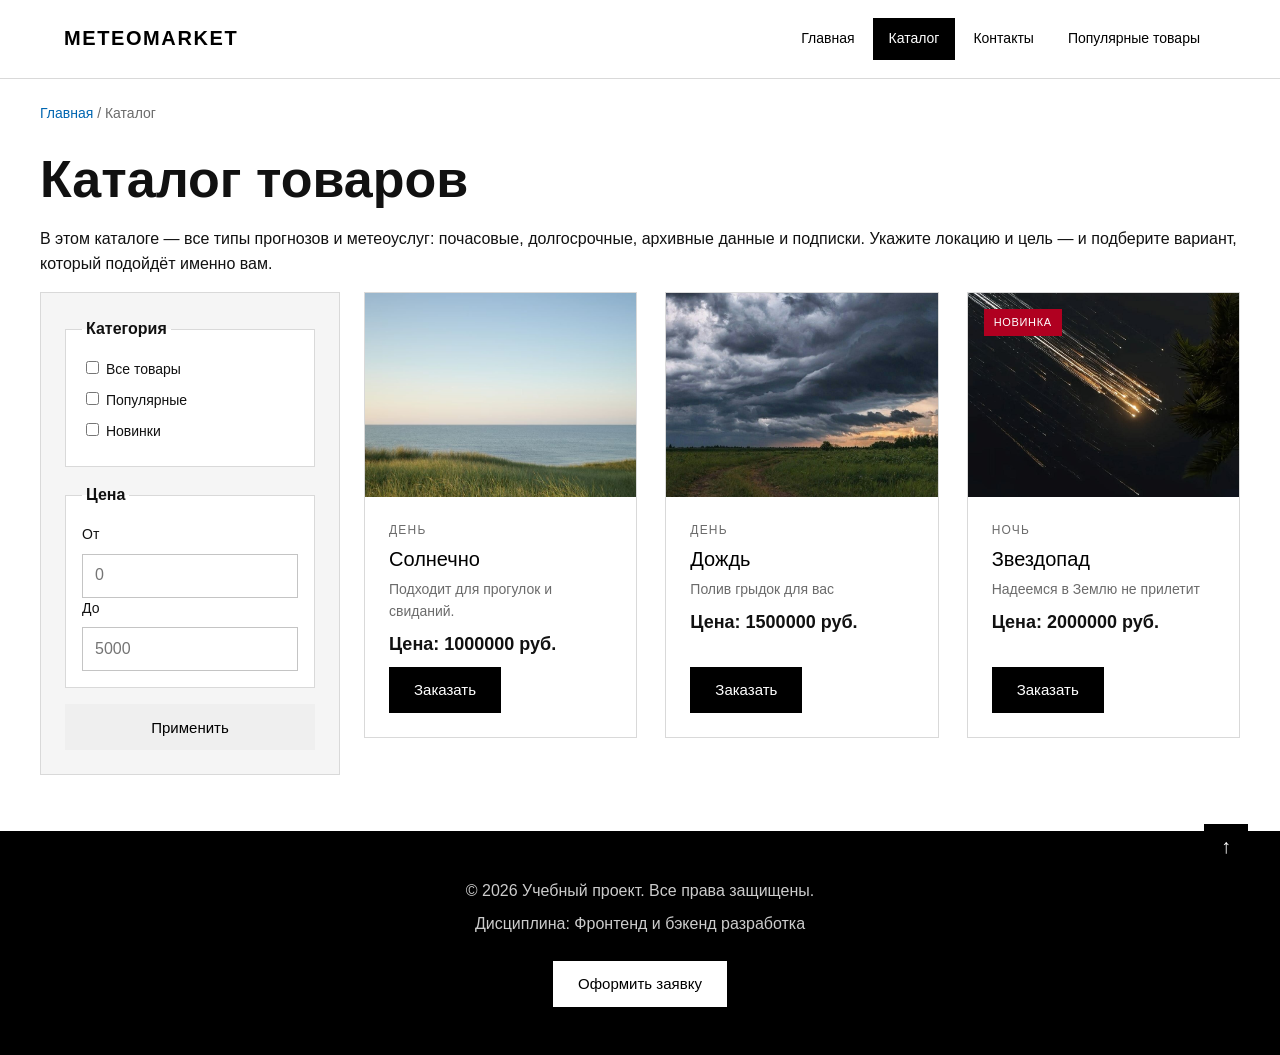
==== catalog.html @ ab168c7c "fix" ====
<!DOCTYPE html>
<html lang="ru">
<head>
  <meta charset="UTF-8">
  <meta name="viewport" content="width=device-width, initial-scale=1.0">
  <meta name="description" content="Каталог товаров учебного интернет-магазина.">
  <title>Каталог товаров — Интернет-магазин погоды</title>

  <meta property="og:type" content="website">
  <meta property="og:title" content="Учебный интернет-магазин">
  <meta property="og:description" content="Учебный frontend-проект интернет-магазина.">
  <meta property="og:image" content="https://username.github.io/kr1-html-css-shop/images/preview.jpg">

  <link rel="stylesheet" href="css/style.css">
  <link rel="stylesheet" href="css/responsive.css">
  <script src="js/main.js" defer></script>
</head>
<body>
  <a class="skip-link" href="#main">Перейти к основному содержимому</a>

  <header class="site-header site-header--solid">
    <div class="site-header__inner">
      <a class="site-header__logo" href="index.html">MeteoMarket</a>

      <nav class="site-nav" aria-label="Основная навигация">
        <ul class="site-nav__list">
          <li class="site-nav__item">
            <a class="site-nav__link" href="index.html">
              Главная
            </a>
          </li>
          <li class="site-nav__item">
            <a class="site-nav__link site-nav__link--active" href="catalog.html">Каталог</a>
          </li>
          <li class="site-nav__item">
            <a class="site-nav__link" href="contacts.html">Контакты</a>
          </li>
          <li class="site-nav__item">
            <a class="site-nav__link" href="index.html#popular">
              Популярные товары
            </a>
          </li>
        </ul>
      </nav>
    </div>
  </header>

  <main id="main" class="main">
    <nav class="breadcrumbs" aria-label="Хлебные крошки">
      <a class="breadcrumbs__link" href="index.html">Главная</a>
      <span class="breadcrumbs__current">Каталог</span>
    </nav>

    <section class="section">
      <h1>Каталог товаров</h1>
      <p>
        В этом каталоге — все типы прогнозов и метеоуслуг: 
        почасовые, долгосрочные, архивные данные и подписки. 
        Укажите локацию и цель — и подберите вариант, который подойдёт именно вам.
      </p>
    </section>

    <section class="catalog-layout">
      <!-- Фильтр справа -->
      <aside class="catalog-filters">
        <form class="filters-form" action="#" method="get">
          <fieldset>
            <legend>Категория</legend>

            <label>
              <input type="checkbox" name="category" value="all">
              Все товары
            </label>

            <label>
              <input type="checkbox" name="category" value="popular">
              Популярные
            </label>

            <label>
              <input type="checkbox" name="category" value="new">
              Новинки
            </label>
          </fieldset>

          <fieldset>
            <legend>Цена</legend>

            <label for="price-from">От</label>
            <input id="price-from" name="price-from" type="number" min="0" placeholder="0">

            <label for="price-to">До</label>
            <input id="price-to" name="price-to" type="number" min="0" placeholder="5000">
          </fieldset>

          <button class="button" type="submit">Применить</button>
        </form>
      </aside>

      <!-- Товары слева -->
      <section class="catalog-products">
          <div class="products-grid">
            <!-- Карточка 1 -->
            <article class="product-card bmw-card">
              <a class="bmw-card__media" href="product1.html" aria-label="Товар 1 — подробнее">
                <img
                  src="images/product-1.jpg"
                  sizes="(max-width: 639px) 100vw,
                        (max-width: 1023px) 50vw,
                        33vw"
                  alt="Товар 1"
                  width="640"
                  height="480"
                  loading="lazy"
                  class="product-card__image bmw-card__image"
                >
              </a>
              <div class="bmw-card__body">
                <p class="bmw-card__kicker">День</p>
                <h3 class="product-card__title bmw-card__title">
                  <a class="product-card__link bmw-card__link" href="product1.html">Солнечно</a>
                </h3>
                <p class="product-card__description">Подходит для прогулок и свиданий.</p>
                <p class="product-card__price">Цена: 1000000 руб.</p>
                <button class="button button--primary product-card__button" type="button" data-product="Товар 1">
                  Заказать
                </button>
              </div>
            </article>

            <!-- Карточка 2 -->
            <article class="product-card bmw-card">
              <a class="bmw-card__media" href="product2.html" aria-label="Товар 2 — подробнее">
                <img
                  src="images/product-2.jpg"
                  sizes="(max-width: 639px) 100vw,
                        (max-width: 1023px) 50vw,
                        33vw"
                  alt="Товар 2"
                  width="640"
                  height="480"
                  loading="lazy"
                  class="product-card__image bmw-card__image"
                >
              </a>
              <div class="bmw-card__body">
                <p class="bmw-card__kicker">День</p>
                <h3 class="product-card__title bmw-card__title">
                  <a class="product-card__link bmw-card__link" href="product2.html">Дождь</a>
                </h3>
                <p class="product-card__description">Полив грыдок для вас</p>
                <p class="product-card__price">Цена: 1500000 руб.</p>
                <button class="button button--primary product-card__button" type="button" data-product="Товар 2">
                  Заказать
                </button>
              </div>
            </article>

            <!-- Карточка 3 -->
            <article class="product-card bmw-card">
              <span class="product-card__badge">Новинка</span>
              <a class="bmw-card__media" href="product3.html" aria-label="Товар 3 — подробнее">
                <img
                  src="images/product-3.jpg"
                  sizes="(max-width: 639px) 100vw,
                        (max-width: 1023px) 50vw,
                        33vw"
                  alt="Товар 3"
                  width="640"
                  height="480"
                  loading="lazy"
                  class="product-card__image bmw-card__image"
                >
              </a>
              <div class="bmw-card__body">
                <p class="bmw-card__kicker">Ночь</p>
                <h3 class="product-card__title bmw-card__title">
                  <a class="product-card__link bmw-card__link" href="product3.html">Звездопад</a>
                </h3>
                <p class="product-card__description">Надеемся в Землю не прилетит</p>
                <p class="product-card__price">Цена: 2000000 руб.</p>
                <button class="button button--primary product-card__button" type="button" data-product="Товар 3">
                  Заказать
                </button>
              </div>
            </article>
          </div>
    </section>
  </main>

  <a class="to-top" href="#" aria-label="Наверх">↑</a>

  <footer class="site-footer">
    <p>&copy; 2026 Учебный проект. Все права защищены.</p>
    <p>Дисциплина: Фронтенд и бэкенд разработка</p>
    <a class="button button--primary" href="order.html">Оформить заявку</a>
  </footer>

  <!-- Модальное окно заявки -->
  <dialog class="order-dialog" id="order-dialog" aria-labelledby="order-dialog-title">
    <h2 class="order-dialog__title" id="order-dialog-title">Оформление заявки</h2>

    <form class="order-form" id="order-form" action="#" method="post" novalidate>
      <input id="selected-product" name="selected-product" type="hidden">

      <div class="order-form__field">
        <label class="order-form__label" for="order-name">Имя</label>
        <input class="order-form__input" id="order-name" name="name" type="text"
               placeholder="Введите ваше имя" minlength="2" autocomplete="given-name" required>
      </div>

      <div class="order-form__field">
        <label class="order-form__label" for="order-email">E-mail</label>
        <input class="order-form__input" id="order-email" name="email" type="email"
               placeholder="example@mail.ru" autocomplete="email" required>
      </div>

      <div class="order-form__field">
        <label class="order-form__label" for="order-phone">Телефон</label>
        <input class="order-form__input" id="order-phone" name="phone" type="tel"
               inputmode="tel" placeholder="+7 (900) 000-00-00"
               pattern="^\+7 \(\d{3}\) \d{3}-\d{2}-\d{2}$" required>
        <small class="order-form__hint">Формат: +7 (900) 000-00-00</small>
      </div>

      <div class="order-form__field">
        <label class="order-form__label" for="order-date">Дата связи</label>
        <input class="order-form__input" id="order-date" name="date" type="date">
      </div>

      <div class="order-form__field">
        <label class="order-form__label" for="order-topic">Тема заявки</label>
        <select class="order-form__input" id="order-topic" name="topic" required>
          <option value="">Выберите тему</option>
          <option value="product">Заказ товара</option>
          <option value="consultation">Консультация</option>
          <option value="delivery">Доставка</option>
        </select>
      </div>

      <div class="order-form__field">
        <label class="order-form__label" for="order-comment">Комментарий</label>
        <textarea class="order-form__input" id="order-comment" name="comment" rows="4"
                  placeholder="Укажите дополнительную информацию"></textarea>
      </div>

      <div class="order-form__field order-form__field--checkbox">
        <label class="order-form__label">
          <input class="order-form__checkbox" id="order-agreement" name="agreement" type="checkbox" required>
          Я согласен на обработку данных
        </label>
      </div>

      <div class="order-form__actions">
        <button class="button button--secondary" type="button" id="close-order-dialog">Закрыть</button>
        <button class="button button--primary" type="submit">Отправить заявку</button>
      </div>
    </form>
  </dialog>

  <p class="success-message" id="success-message" hidden>Форма успешно отправлена!</p>
</body>
</html>
---- css/style.css ----
/* ============================================================
   Учебный интернет-магазин — стиль в духе BMW
   Только CSS. Никакого нового JS.
   ============================================================ */

html {
  scroll-behavior: smooth;
}

/* ---------- 1. Переменные ---------- */
:root {
  --color-bg: #ffffff;
  --color-bg-dark: #000000;
  --color-surface: #f5f5f5;
  --color-surface-header: #ffffff;
  --color-surface-accent: #eef1f5;

  --color-text: #111111;
  --color-text-inverse: #ffffff;
  --color-muted: #6b6b6b;

  --color-primary: #0066b1;
  --color-primary-dark: #004a80;
  --color-border: #d9d9d9;
  --color-border-input: #c4c4c4;
  --color-danger: #b00020;
  --color-success: #168a2f;
  --color-success-bg: #eefaf0;
  --color-white: #ffffff;

  --space-xs: 4px;
  --space-sm: 8px;
  --space-md: 16px;
  --space-lg: 24px;
  --space-xl: 32px;
  --space-2xl: 56px;

  --radius-sm: 2px;      /* прямые углы */
  --radius-md: 2px;
  --radius-lg: 2px;

  --container-width: 1200px;

  --font-base: "Helvetica Neue", Arial, sans-serif;
}

/* ---------- 2. База ---------- */
*,
*::before,
*::after {
  box-sizing: border-box;
}

body {
  margin: 0;
  font-family: var(--font-base);
  line-height: 1.55;
  color: var(--color-text);
  background-color: var(--color-bg);
  -webkit-font-smoothing: antialiased;
}

img {
  max-width: 100%;
  height: auto;
}

a {
  color: var(--color-primary);
  text-decoration: none;
}

a:hover {
  color: var(--color-primary-dark);
}

/* Заголовки: без отрицательного letter-spacing, вес 600 вместо 700/800 */
h1, h2, h3 {
  font-weight: 600;
  line-height: 1.2;
  letter-spacing: 0;
  margin: 0 0 var(--space-md);
}

h1 { font-size: clamp(30px, 5vw, 52px); }
h2 { font-size: clamp(24px, 3.5vw, 38px); }
h3 { font-size: 20px; font-weight: 500; }

p { margin: 0 0 var(--space-md); }

:focus-visible {
  outline: 2px solid var(--color-primary);
  outline-offset: 3px;
}

/* ---------- 3. Skip-link ---------- */
.skip-link {
  position: absolute;
  left: 16px;
  top: -100px;
  z-index: 1000;
  padding: 8px 14px;
  color: var(--color-white);
  background-color: #111;
  border-radius: var(--radius-sm);
}

.skip-link:focus,
.skip-link:focus-visible {
  top: 16px;
}

/* ---------- 4. Контейнеры ---------- */
.container,
.section {
  width: min(100% - 32px, var(--container-width));
  margin-inline: auto;
}

.main {
  width: 100%;
  margin-inline: 0;
}

/* ---------- 5. Кнопки: прямые углы ---------- */
.button {
  display: inline-flex;
  align-items: center;
  justify-content: center;
  min-height: 46px;
  padding: 0 24px;
  border: 1px solid transparent;
  border-radius: 0;              /* квадратные */
  font: inherit;
  font-weight: 500;
  font-size: 15px;
  letter-spacing: 0;
  text-decoration: none;
  cursor: pointer;
  transition: background-color 0.2s ease, color 0.2s ease,
              border-color 0.2s ease;
}

.button--primary {
  color: #fff;
  background-color: #000;
  border-color: #000;
}

.button--primary:hover {
  color: #000;
  background-color: #fff;
  border-color: #000;
}

.button--secondary {
  color: #000;
  background-color: transparent;
  border-color: #000;
}

.button--secondary:hover {
  color: #fff;
  background-color: #000;
}

.button:disabled,
.button--disabled {
  opacity: 0.5;
  cursor: not-allowed;
}

/* ---------- 6. Шапка (прозрачная поверх hero) ---------- */
.site-header {
  position: absolute;   /* «лежит» поверх hero */
  top: 0;
  left: 0;
  right: 0;
  z-index: 100;
  background-color: transparent;
  border-bottom: none;
}

.site-header__inner {
  max-width: var(--container-width);
  margin: 0 auto;
  padding: 18px var(--space-lg);
  display: flex;
  align-items: center;
  justify-content: space-between;
  gap: var(--space-lg);
  flex-wrap: wrap;
}

.site-header__logo {
  font-size: 20px;
  font-weight: 600;             /* не 800 */
  letter-spacing: 0.08em;
  text-transform: uppercase;
  color: #fff;
}

.site-header__logo:hover {
  color: #fff;
  opacity: 0.8;
}

/* Навигация поверх тёмной картинки — белые ссылки */
.site-nav {
  display: flex;
  align-items: center;
  gap: var(--space-lg);
}

.site-nav__list {
  display: flex;
  flex-wrap: wrap;
  align-items: center;
  gap: 2px;
  padding: 0;
  margin: 0;
  list-style: none;
}

.site-nav__link {
  display: inline-block;
  padding: 10px 16px;
  font-size: 14px;
  font-weight: 500;
  color: #fff;
  border-radius: 0;
  transition: background-color 0.2s ease, color 0.2s ease;
}

.site-nav__link:hover {
  color: #fff;
  background-color: rgba(255, 255, 255, 0.15);
}

.site-nav__link--active {
  color: #fff;
  background-color: rgba(255, 255, 255, 0.22);
}

.site-nav__cta {
  min-height: 42px;
  padding: 0 22px;
  font-size: 14px;
  color: #fff;
  background-color: #000;
  border-color: #000;
}

.site-nav__cta:hover {
  color: #000;
  background-color: #fff;
  border-color: #fff;
}

/* Если страница без hero (например, каталог) — шапка не должна быть прозрачной.
   Добавьте на body класс .has-hero только на главной/страницах с hero.
   Без него шапка будет тёмной по умолчанию. */
.site-header--solid {
  position: sticky;
  background-color: #fff;
  border-bottom: 1px solid var(--color-border);
}

.site-header--solid .site-header__logo { color: #000; }
.site-header--solid .site-header__logo:hover { color: var(--color-primary); opacity: 1; }
.site-header--solid .site-nav__link { color: #000; }
.site-header--solid .site-nav__link:hover { color: #fff; background-color: #000; }
.site-header--solid .site-nav__link--active { color: #fff; background-color: #000; }

/* ---------- 7. Hero на весь экран ---------- */
.hero {
  position: relative;
  width: 100%;
  min-height: calc(100svh - 73px); /* 73px ≈ высота шапки, подгоните */
  margin: 0;
  padding: 48px 24px;
  display: flex;
  flex-direction: column;
  justify-content: flex-end;
  align-items: flex-start;
  color: #fff;
  background-color: #111;
  overflow: hidden;
}

.hero__image {
  position: absolute;
  inset: 0;
  width: 100%;
  height: 100%;
  object-fit: cover;
  z-index: 0;
}

.hero::after {
  content: "";
  position: absolute;
  inset: 0;
  background: linear-gradient(
    180deg,
    rgba(0, 0, 0, 0.35) 0%,
    rgba(0, 0, 0, 0.25) 40%,
    rgba(0, 0, 0, 0.7) 100%
  );
  z-index: 0;
}

.hero h1,
.hero p,
.hero .button {
  position: relative;
  z-index: 1;
  max-width: min(720px, 100%);
  margin-left: auto;
  margin-right: auto;
  width: min(100% - 32px, var(--container-width));
}

.hero h1 {
  font-weight: 500;               /* спокойный вес */
  font-size: clamp(32px, 5.5vw, 60px);
  text-shadow: 0 2px 20px rgba(0, 0, 0, 0.35);
}

.hero p {
  font-size: clamp(16px, 1.8vw, 19px);
  font-weight: 400;
  opacity: 0.92;
}

.hero .button--primary {
  background-color: #fff;
  color: #000;
  border-color: #fff;
  width: auto;
  margin-top: var(--space-md);
  margin-left: auto;
  margin-right: auto;
  /* чтобы кнопка не растягивалась на всю ширину: */
  display: inline-flex;
  max-width: max-content;
}

.hero .button--primary:hover {
  background-color: transparent;
  color: #fff;
  border-color: #fff;
}

/* ---------- 8. Блок «Выберите для себя» ---------- */
.bmw-choose {
  padding-block: clamp(40px, 6vw, 80px);
}

.bmw-choose__head {
  max-width: 760px;
  margin-bottom: clamp(24px, 4vw, 48px);
}

.bmw-choose__title {
  font-size: clamp(26px, 4vw, 44px);
  margin-bottom: var(--space-sm);
}

.bmw-choose__lead {
  font-size: clamp(16px, 1.8vw, 18px);
  font-weight: 400;
  color: var(--color-muted);
}

/* ---------- 9. Сетка и карточки ---------- */
.products-grid {
  display: grid;
  grid-template-columns: repeat(auto-fill, minmax(260px, 1fr));
  gap: clamp(16px, 2.5vw, 28px);
}

.bmw-card {
  position: relative;
  display: flex;
  flex-direction: column;
  background-color: #fff;
  border: 1px solid var(--color-border);
  border-radius: 0;              /* прямые углы */
  overflow: hidden;
  transition: box-shadow 0.25s ease, transform 0.25s ease;
}

.bmw-card:hover {
  transform: translateY(-3px);
  box-shadow: 0 14px 34px rgba(0, 0, 0, 0.12);
}

.bmw-card__media {
  display: block;
  aspect-ratio: 4 / 3;
  overflow: hidden;
  background-color: var(--color-surface);
}

.bmw-card__image {
  width: 100%;
  height: 100%;
  object-fit: cover;
  transition: transform 0.4s ease;
}

.bmw-card:hover .bmw-card__image {
  transform: scale(1.04);
}

.bmw-card__body {
  display: flex;
  flex-direction: column;
  gap: var(--space-sm);
  padding: var(--space-lg);
  flex-grow: 1;
}

.bmw-card__kicker {
  margin: 0;
  font-size: 12px;
  font-weight: 500;
  letter-spacing: 0.1em;
  text-transform: uppercase;
  color: var(--color-muted);
}

.bmw-card__title {
  margin: 0;
  font-size: 20px;
  font-weight: 500;
}

.bmw-card__link {
  color: #000;
}

.bmw-card__link:hover {
  color: var(--color-primary);
}

.bmw-card__link::after {
  content: "";
  position: absolute;
  inset: 0;
  z-index: 1;
}

.product-card__description {
  margin: 0;
  font-size: 14px;
  color: var(--color-muted);
  font-weight: 400;
}

.product-card__price {
  margin: 0;
  font-size: 18px;
  font-weight: 600;
}

.bmw-card__body .button {
  position: relative;
  z-index: 2;
  align-self: flex-start;
  margin-top: auto;
}

.product-card__badge {
  position: absolute;
  top: var(--space-md);
  left: var(--space-md);
  z-index: 3;
  padding: 5px 10px;
  font-size: 11px;
  font-weight: 500;
  letter-spacing: 0.06em;
  text-transform: uppercase;
  color: #fff;
  background-color:  var(--color-danger); 
  border-radius: 0;
}

/* ---------- 10. Преимущества / aside ---------- */
.advantages-list {
  padding-left: var(--space-lg);
  margin: 0;
  font-weight: 400;
}

.advantages-list li { margin-bottom: var(--space-sm); }

.aside-info {
  max-width: var(--container-width);
  margin: 0 auto var(--space-2xl);
  padding: var(--space-lg);
  background-color: var(--color-surface-accent);
  border-left: 3px solid var(--color-primary);
  border-radius: 0;
}

.aside-info__list {
  padding-left: var(--space-lg);
  margin: 0;
  font-weight: 400;
}

/* ---------- 11. Хлебные крошки ---------- */
.breadcrumbs {
  max-width: var(--container-width);
  margin: 0 auto var(--space-lg);
  padding-top: var(--space-lg);
  font-size: 14px;
  color: var(--color-muted);
}

.breadcrumbs__link { color: var(--color-primary); }
.breadcrumbs__current::before { content: " / "; color: var(--color-muted); }

/* ---------- 12. Каталог ---------- */
.catalog-layout {
  max-width: var(--container-width);
  margin: 0 auto var(--space-2xl);
  display: grid;
  gap: var(--space-lg);
  grid-template-columns: 1fr;
  grid-template-areas:
    "filters"
    "products";
}

.catalog-filters {
  grid-area: filters;
  padding: var(--space-lg);
  border: 1px solid var(--color-border);
  border-radius: 0;
  background-color: var(--color-surface);
}

.catalog-products { grid-area: products; min-width: 0; }

.filters-form { display: grid; gap: var(--space-md); }

.filters-form fieldset {
  margin: 0;
  padding: var(--space-md);
  border: 1px solid var(--color-border);
  border-radius: 0;
  background-color: #fff;
}

.filters-form legend {
  font-weight: 600;
  padding-inline: var(--space-xs);
}

.filters-form label {
  display: block;
  margin-bottom: var(--space-sm);
  font-size: 14px;
  font-weight: 400;
}

.filters-form input[type="number"] {
  width: 100%;
  min-height: 44px;
  padding: 8px 12px;
  border: 1px solid var(--color-border-input);
  border-radius: 0;
  font: inherit;
}

/* ---------- 13. Страница товара ---------- */
.product-detail {
  display: grid;
  grid-template-columns: 1fr;
  gap: var(--space-xl);
  padding: 0;
}

/* Галерея со скроллом (только CSS) */
.product-gallery {
  display: flex;
  gap: 12px;
  overflow-x: auto;
  scroll-snap-type: x mandatory;
  -webkit-overflow-scrolling: touch;
  padding-bottom: 8px;
  border-radius: 0;
}

.product-gallery__item {
  flex: 0 0 100%;                 /* одна картинка = ширина контейнера */
  scroll-snap-align: start;
  background-color: var(--color-surface);
  overflow: hidden;
}

.product-gallery__image {
  display: block;
  width: 100%;
  aspect-ratio: 4 / 3;
  object-fit: cover;
}

/* На узких экранах можно показать «кусочек» следующей картинки,
   чтобы было видно, что галерея скроллится */
@media (max-width: 767px) {
  .product-gallery__item { flex-basis: 88%; }
}

.product-detail__info {
  display: flex;
  flex-direction: column;
  gap: var(--space-md);
}

.product-detail__kicker {
  margin: 0;
  font-size: 12px;
  font-weight: 500;
  letter-spacing: 0.1em;
  text-transform: uppercase;
  color: var(--color-muted);
}

.product-detail__title {
  margin: 0;
  font-size: clamp(24px, 3.5vw, 38px);
  font-weight: 500;
}

.product-detail__price {
  margin: 0;
  font-size: clamp(22px, 3vw, 30px);
  font-weight: 600;
}

.product-detail__description {
  margin: 0;
  color: var(--color-muted);
  font-weight: 400;
}

.product-detail__subtitle {
  margin: var(--space-md) 0 0;
  font-size: 18px;
  font-weight: 500;
}

.product-detail__specs {
  display: grid;
  grid-template-columns: max-content 1fr;
  gap: var(--space-sm) var(--space-lg);
  margin: 0;
}

.product-detail__specs dt {
  color: var(--color-muted);
  font-weight: 400;
}

.product-detail__specs dd {
  margin: 0;
  font-weight: 500;
}

.product-detail__actions {
  display: flex;
  flex-wrap: wrap;
  gap: var(--space-md);
  margin-top: var(--space-md);
}

/* Таблица характеристик */
.table-wrapper {
  width: 100%;
  overflow-x: auto;
  -webkit-overflow-scrolling: touch;
}

.product-table {
  width: 100%;
  min-width: 420px;
  border-collapse: collapse;
}

.product-table caption {
  text-align: left;
  font-weight: 600;
  padding-bottom: var(--space-sm);
}

.product-table th,
.product-table td {
  padding: 12px 14px;
  border-bottom: 1px solid var(--color-border);
  text-align: left;
  font-size: 14px;
  font-weight: 400;
}

.product-table thead th {
  background-color: var(--color-surface);
  font-weight: 600;
}

/* ---------- 14. Заявка ---------- */
.order-page__intro { color: var(--color-muted); }

.order-page .order-form {
  max-width: 640px;
  padding: clamp(20px, 4vw, 40px);
  border: 1px solid var(--color-border);
  border-radius: 0;
  background-color: #fff;
}

/* ---------- 15. Форма ---------- */
.order-form {
  display: grid;
  gap: var(--space-md);
}

.order-form__field,
.order-form__group {
  display: grid;
  gap: var(--space-xs);
  margin: 0;
}

.order-form__label {
  font-size: 14px;
  font-weight: 500;
}

.order-form__input,
.order-form__select,
.order-form__textarea {
  width: 100%;
  min-height: 46px;
  padding: 10px 14px;
  border: 1px solid var(--color-border-input);
  border-radius: 0;
  font: inherit;
  background-color: #fff;
  transition: border-color 0.2s ease;
}

.order-form__textarea { min-height: 120px; resize: vertical; }

.order-form__input:hover,
.order-form__select:hover,
.order-form__textarea:hover { border-color: #000; }

.order-form__input:focus-visible,
.order-form__select:focus-visible,
.order-form__textarea:focus-visible {
  outline: 2px solid var(--color-primary);
  outline-offset: 2px;
}

.order-form__hint { color: var(--color-muted); font-size: 13px; }

.order-form__field--checkbox .order-form__label {
  display: flex;
  align-items: center;
  gap: var(--space-sm);
  font-weight: 400;
}

.order-form__checkbox { width: 20px; height: 20px; flex-shrink: 0; }

.order-form__actions {
  display: flex;
  flex-wrap: wrap;
  gap: var(--space-md);
  margin-top: var(--space-md);
}

[aria-invalid="true"] { border-color: var(--color-danger); }

/* ---------- 16. Модальное окно ---------- */
.order-dialog {
  width: min(100% - 32px, 560px);
  max-height: calc(100vh - 32px);
  overflow: auto;
  padding: clamp(20px, 4vw, 40px);
  border: none;
  border-radius: 0;
  z-index: 1000;
}

.order-dialog::backdrop { background-color: rgba(0, 0, 0, 0.6); }
.order-dialog__title { margin-top: 0; }

/* ---------- 17. Успешное сообщение ---------- */
.success-message {
  max-width: var(--container-width);
  margin: var(--space-lg) auto;
  padding: var(--space-md) var(--space-lg);
  border-left: 3px solid var(--color-success);
  background-color: var(--color-success-bg);
  border-radius: 0;
}

/* ---------- 18. Кнопка «наверх» ---------- */
.to-top {
  position: fixed;
  right: var(--space-lg);
  bottom: var(--space-lg);
  width: 44px;
  height: 44px;
  display: flex;
  align-items: center;
  justify-content: center;
  font-size: 20px;
  color: #fff;
  background-color: #000;
  border-radius: 0;              /* квадратная */
  text-decoration: none;
  z-index: 90;
  transition: background-color 0.2s ease;
}

.to-top:hover { color: #fff; background-color: var(--color-primary); }

/* ---------- 19. Подвал ---------- */
.site-footer {
  padding: clamp(24px, 4vw, 48px) var(--space-lg);
  background-color: #000;
  color: #fff;
  text-align: center;
}

.site-footer p { margin: 0 0 var(--space-sm); opacity: 0.8; font-weight: 400; }

.site-footer .button--primary {
  margin-top: var(--space-md);
  color: #000;
  background-color: #fff;
  border-color: #fff;
}

.site-footer .button--primary:hover {
  color: #fff;
  background-color: transparent;
  border-color: #fff;
}
---- css/responsive.css ----
/* ============================================================
   Адаптив. Mobile First.
   ============================================================ */

img, video { max-width: 100%; height: auto; }

body { overflow-x: hidden; }

/* ---------- Навигация ---------- */
.site-nav {
  display: flex;
  flex-direction: column;
  align-items: stretch;
  gap: var(--space-sm);
  width: 100%;
}

.site-nav__list {
  flex-direction: column;
  align-items: stretch;
}

.site-nav__cta { width: 100%; margin-top: var(--space-xs); }

@media (min-width: 900px) {
  .site-nav {
    flex-direction: row;
    align-items: center;
    width: auto;
    gap: var(--space-lg);
  }
  .site-nav__list { flex-direction: row; align-items: center; }
  .site-nav__cta { width: auto; margin-top: 0; }
}

/* ---------- Hero на мобильных: ограничим высоту ---------- */
.hero {
  min-height: 100svh;
  padding-top: clamp(100px, 16vh, 180px);
}

@media (min-width: 900px) {
  .hero { padding-top: clamp(140px, 20vh, 220px); }
}

/* ---------- Сетка карточек ---------- */
.products-grid { grid-template-columns: 1fr; }

.product-card__title,
.product-card__description { overflow-wrap: anywhere; }

@media (min-width: 640px) {
  .products-grid { grid-template-columns: repeat(2, minmax(0, 1fr)); }
}

@media (min-width: 1024px) {
  .products-grid { grid-template-columns: repeat(3, minmax(0, 1fr)); }
}

/* ---------- Каталог ---------- */
@media (min-width: 900px) {
  .catalog-layout {
    grid-template-columns: 300px minmax(0, 1fr);
    grid-template-areas: "filters products";
    align-items: start;
  }
  .catalog-filters {
    position: sticky;
    top: 88px;
  }
}

/* ---------- Страница товара ---------- */
@media (min-width: 900px) {
  .product-detail {
    grid-template-columns: 1.1fr 1fr;
    align-items: start;
  }
  /* На десктопе галерея — вертикальная колонна со скроллом */
  .product-gallery {
    flex-direction: column;
    overflow-y: auto;
    overflow-x: hidden;
    max-height: 620px;
    scroll-snap-type: y mandatory;
    padding-bottom: 0;
    padding-right: 6px;
  }
  .product-gallery__item { flex: 0 0 auto; scroll-snap-align: start; }
}

/* ---------- Форма ---------- */
@media (min-width: 768px) {
  .order-form { grid-template-columns: repeat(2, minmax(0, 1fr)); }
  .order-form__group--wide,
  .order-form__actions,
  .order-form__field--checkbox { grid-column: 1 / -1; }
}

/* ---------- Кнопка «наверх» ---------- */
@media (min-width: 768px) {
  .to-top { right: var(--space-xl); bottom: var(--space-xl); }
}
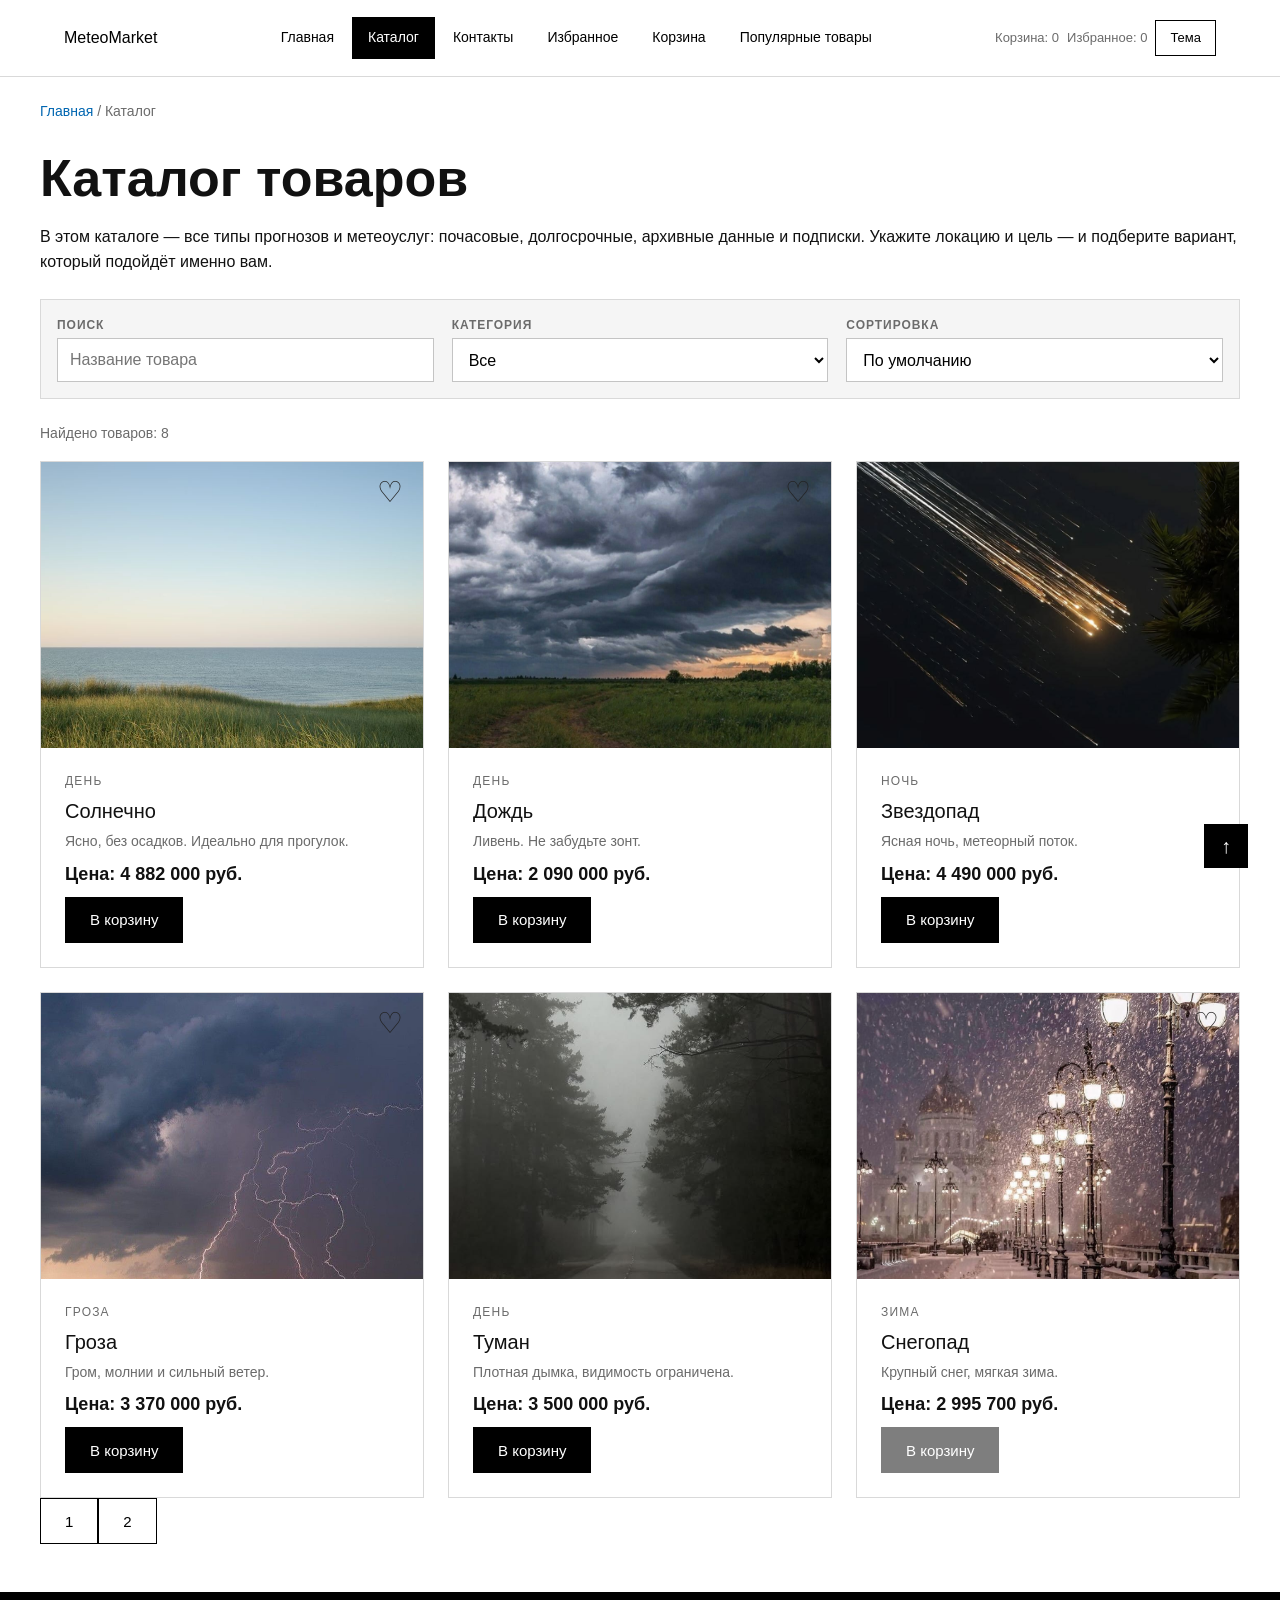
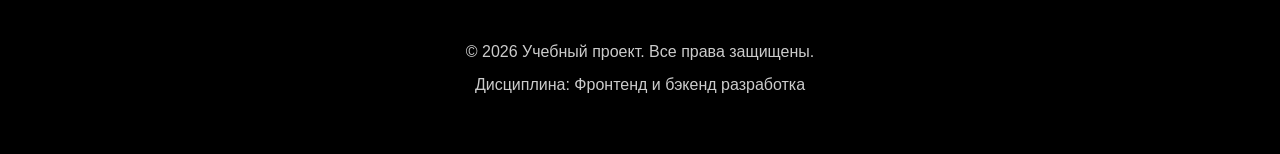
==== commit a86b7426: "fix kr4" ====
--- a/catalog.html
+++ b/catalog.html
@@ -13,6 +13,11 @@
 
   <link rel="stylesheet" href="css/style.css">
   <link rel="stylesheet" href="css/responsive.css">
+  <script src="js/data.js" defer></script>
+  <script src="js/cart.js" defer></script>
+  <script src="js/catalog.js" defer></script>
+  <script src="js/modal.js" defer></script>
+  <script src="js/validation.js" defer></script>
   <script src="js/main.js" defer></script>
 </head>
 <body>
@@ -24,24 +29,20 @@
 
       <nav class="site-nav" aria-label="Основная навигация">
         <ul class="site-nav__list">
-          <li class="site-nav__item">
-            <a class="site-nav__link" href="index.html">
-              Главная
-            </a>
-          </li>
-          <li class="site-nav__item">
-            <a class="site-nav__link site-nav__link--active" href="catalog.html">Каталог</a>
-          </li>
-          <li class="site-nav__item">
-            <a class="site-nav__link" href="contacts.html">Контакты</a>
-          </li>
-          <li class="site-nav__item">
-            <a class="site-nav__link" href="index.html#popular">
-              Популярные товары
-            </a>
-          </li>
+          <li><a class="site-nav__link " href="index.html">Главная</a></li>
+          <li><a class="site-nav__link site-nav__link--active" href="catalog.html">Каталог</a></li>
+          <li><a class="site-nav__link " href="contacts.html">Контакты</a></li>
+          <li><a class="site-nav__link " href="favorites.html">Избранное</a></li>
+          <li><a class="site-nav__link " href="cart.html">Корзина</a></li>
+          <li><a class="site-nav__link" href="index.html#popular">Популярные товары</a></li>
         </ul>
       </nav>
+
+      <div class="site-header__actions">
+        <span class="cart-counter" aria-live="polite">Корзина: 0</span>
+        <span class="fav-counter" aria-live="polite">Избранное: 0</span>
+        <button type="button" data-toggle-theme class="button button--secondary site-header__theme">Тема</button>
+      </div>
     </div>
   </header>
 
@@ -60,131 +61,41 @@
       </p>
     </section>
 
-    <section class="catalog-layout">
-      <!-- Фильтр справа -->
-      <aside class="catalog-filters">
-        <form class="filters-form" action="#" method="get">
-          <fieldset>
-            <legend>Категория</legend>
+    <div class="catalog-toolbar" role="search" aria-label="Поиск и фильтры">
+      <div class="catalog-toolbar__field">
+        <label class="catalog-toolbar__label" for="catalog-search">Поиск</label>
+        <input class="catalog-toolbar__input" id="catalog-search" type="search"
+              placeholder="Название товара" autocomplete="off">
+      </div>
 
-            <label>
-              <input type="checkbox" name="category" value="all">
-              Все товары
-            </label>
+      <div class="catalog-toolbar__field">
+        <label class="catalog-toolbar__label" for="category-filter">Категория</label>
+        <select class="catalog-toolbar__input" id="category-filter">
+          <option value="all">Все</option>
+          <option value="day">День</option>
+          <option value="night">Ночь</option>
+          <option value="storm">Гроза</option>
+          <option value="winter">Зима</option>
+        </select>
+      </div>
 
-            <label>
-              <input type="checkbox" name="category" value="popular">
-              Популярные
-            </label>
+      <div class="catalog-toolbar__field">
+        <label class="catalog-toolbar__label" for="sort-select">Сортировка</label>
+        <select class="catalog-toolbar__input" id="sort-select">
+          <option value="default">По умолчанию</option>
+          <option value="price-asc">Цена: по возрастанию</option>
+          <option value="price-desc">Цена: по убыванию</option>
+          <option value="title-asc">Название: А–Я</option>
+          <option value="title-desc">Название: Я–А</option>
+        </select>
+      </div>
+    </div>
 
-            <label>
-              <input type="checkbox" name="category" value="new">
-              Новинки
-            </label>
-          </fieldset>
-
-          <fieldset>
-            <legend>Цена</legend>
-
-            <label for="price-from">От</label>
-            <input id="price-from" name="price-from" type="number" min="0" placeholder="0">
-
-            <label for="price-to">До</label>
-            <input id="price-to" name="price-to" type="number" min="0" placeholder="5000">
-          </fieldset>
-
-          <button class="button" type="submit">Применить</button>
-        </form>
-      </aside>
-
-      <!-- Товары слева -->
-      <section class="catalog-products">
-          <div class="products-grid">
-            <!-- Карточка 1 -->
-            <article class="product-card bmw-card">
-              <a class="bmw-card__media" href="product1.html" aria-label="Товар 1 — подробнее">
-                <img
-                  src="images/product-1.jpg"
-                  sizes="(max-width: 639px) 100vw,
-                        (max-width: 1023px) 50vw,
-                        33vw"
-                  alt="Товар 1"
-                  width="640"
-                  height="480"
-                  loading="lazy"
-                  class="product-card__image bmw-card__image"
-                >
-              </a>
-              <div class="bmw-card__body">
-                <p class="bmw-card__kicker">День</p>
-                <h3 class="product-card__title bmw-card__title">
-                  <a class="product-card__link bmw-card__link" href="product1.html">Солнечно</a>
-                </h3>
-                <p class="product-card__description">Подходит для прогулок и свиданий.</p>
-                <p class="product-card__price">Цена: 1000000 руб.</p>
-                <button class="button button--primary product-card__button" type="button" data-product="Товар 1">
-                  Заказать
-                </button>
-              </div>
-            </article>
-
-            <!-- Карточка 2 -->
-            <article class="product-card bmw-card">
-              <a class="bmw-card__media" href="product2.html" aria-label="Товар 2 — подробнее">
-                <img
-                  src="images/product-2.jpg"
-                  sizes="(max-width: 639px) 100vw,
-                        (max-width: 1023px) 50vw,
-                        33vw"
-                  alt="Товар 2"
-                  width="640"
-                  height="480"
-                  loading="lazy"
-                  class="product-card__image bmw-card__image"
-                >
-              </a>
-              <div class="bmw-card__body">
-                <p class="bmw-card__kicker">День</p>
-                <h3 class="product-card__title bmw-card__title">
-                  <a class="product-card__link bmw-card__link" href="product2.html">Дождь</a>
-                </h3>
-                <p class="product-card__description">Полив грыдок для вас</p>
-                <p class="product-card__price">Цена: 1500000 руб.</p>
-                <button class="button button--primary product-card__button" type="button" data-product="Товар 2">
-                  Заказать
-                </button>
-              </div>
-            </article>
-
-            <!-- Карточка 3 -->
-            <article class="product-card bmw-card">
-              <span class="product-card__badge">Новинка</span>
-              <a class="bmw-card__media" href="product3.html" aria-label="Товар 3 — подробнее">
-                <img
-                  src="images/product-3.jpg"
-                  sizes="(max-width: 639px) 100vw,
-                        (max-width: 1023px) 50vw,
-                        33vw"
-                  alt="Товар 3"
-                  width="640"
-                  height="480"
-                  loading="lazy"
-                  class="product-card__image bmw-card__image"
-                >
-              </a>
-              <div class="bmw-card__body">
-                <p class="bmw-card__kicker">Ночь</p>
-                <h3 class="product-card__title bmw-card__title">
-                  <a class="product-card__link bmw-card__link" href="product3.html">Звездопад</a>
-                </h3>
-                <p class="product-card__description">Надеемся в Землю не прилетит</p>
-                <p class="product-card__price">Цена: 2000000 руб.</p>
-                <button class="button button--primary product-card__button" type="button" data-product="Товар 3">
-                  Заказать
-                </button>
-              </div>
-            </article>
-          </div>
+    <section class="catalog-products">
+      <p class="catalog-count" aria-live="polite"></p>
+      <p class="catalog-empty" hidden>Ничего не найдено.</p>
+      <div class="products-grid" data-products-container></div>
+      <div class="catalog-pagination" data-pagination></div>
     </section>
   </main>
 
@@ -193,71 +104,6 @@
   <footer class="site-footer">
     <p>&copy; 2026 Учебный проект. Все права защищены.</p>
     <p>Дисциплина: Фронтенд и бэкенд разработка</p>
-    <a class="button button--primary" href="order.html">Оформить заявку</a>
   </footer>
-
-  <!-- Модальное окно заявки -->
-  <dialog class="order-dialog" id="order-dialog" aria-labelledby="order-dialog-title">
-    <h2 class="order-dialog__title" id="order-dialog-title">Оформление заявки</h2>
-
-    <form class="order-form" id="order-form" action="#" method="post" novalidate>
-      <input id="selected-product" name="selected-product" type="hidden">
-
-      <div class="order-form__field">
-        <label class="order-form__label" for="order-name">Имя</label>
-        <input class="order-form__input" id="order-name" name="name" type="text"
-               placeholder="Введите ваше имя" minlength="2" autocomplete="given-name" required>
-      </div>
-
-      <div class="order-form__field">
-        <label class="order-form__label" for="order-email">E-mail</label>
-        <input class="order-form__input" id="order-email" name="email" type="email"
-               placeholder="example@mail.ru" autocomplete="email" required>
-      </div>
-
-      <div class="order-form__field">
-        <label class="order-form__label" for="order-phone">Телефон</label>
-        <input class="order-form__input" id="order-phone" name="phone" type="tel"
-               inputmode="tel" placeholder="+7 (900) 000-00-00"
-               pattern="^\+7 \(\d{3}\) \d{3}-\d{2}-\d{2}$" required>
-        <small class="order-form__hint">Формат: +7 (900) 000-00-00</small>
-      </div>
-
-      <div class="order-form__field">
-        <label class="order-form__label" for="order-date">Дата связи</label>
-        <input class="order-form__input" id="order-date" name="date" type="date">
-      </div>
-
-      <div class="order-form__field">
-        <label class="order-form__label" for="order-topic">Тема заявки</label>
-        <select class="order-form__input" id="order-topic" name="topic" required>
-          <option value="">Выберите тему</option>
-          <option value="product">Заказ товара</option>
-          <option value="consultation">Консультация</option>
-          <option value="delivery">Доставка</option>
-        </select>
-      </div>
-
-      <div class="order-form__field">
-        <label class="order-form__label" for="order-comment">Комментарий</label>
-        <textarea class="order-form__input" id="order-comment" name="comment" rows="4"
-                  placeholder="Укажите дополнительную информацию"></textarea>
-      </div>
-
-      <div class="order-form__field order-form__field--checkbox">
-        <label class="order-form__label">
-          <input class="order-form__checkbox" id="order-agreement" name="agreement" type="checkbox" required>
-          Я согласен на обработку данных
-        </label>
-      </div>
-
-      <div class="order-form__actions">
-        <button class="button button--secondary" type="button" id="close-order-dialog">Закрыть</button>
-        <button class="button button--primary" type="submit">Отправить заявку</button>
-      </div>
-    </form>
-  </dialog>
-
-  <p class="success-message" id="success-message" hidden>Форма успешно отправлена!</p>
 </body>
 </html>
--- a/css/style.css
+++ b/css/style.css
@@ -1,13 +1,8 @@
-/* ============================================================
-   Учебный интернет-магазин — стиль в духе BMW
-   Только CSS. Никакого нового JS.
-   ============================================================ */
-
 html {
   scroll-behavior: smooth;
 }
 
-/* ---------- 1. Переменные ---------- */
+/* ---------- Переменные ---------- */
 :root {
   --color-bg: #ffffff;
   --color-bg-dark: #000000;
@@ -44,7 +39,7 @@
   --font-base: "Helvetica Neue", Arial, sans-serif;
 }
 
-/* ---------- 2. База ---------- */
+/* ---------- База ---------- */
 *,
 *::before,
 *::after {
@@ -74,7 +69,7 @@
   color: var(--color-primary-dark);
 }
 
-/* Заголовки: без отрицательного letter-spacing, вес 600 вместо 700/800 */
+/* Заголовки */
 h1, h2, h3 {
   font-weight: 600;
   line-height: 1.2;
@@ -93,7 +88,7 @@
   outline-offset: 3px;
 }
 
-/* ---------- 3. Skip-link ---------- */
+/* ---------- Skip-link ---------- */
 .skip-link {
   position: absolute;
   left: 16px;
@@ -110,7 +105,7 @@
   top: 16px;
 }
 
-/* ---------- 4. Контейнеры ---------- */
+/* ---------- Контейнеры ---------- */
 .container,
 .section {
   width: min(100% - 32px, var(--container-width));
@@ -122,7 +117,7 @@
   margin-inline: 0;
 }
 
-/* ---------- 5. Кнопки: прямые углы ---------- */
+/* ---------- Кнопки ---------- */
 .button {
   display: inline-flex;
   align-items: center;
@@ -170,9 +165,9 @@
   cursor: not-allowed;
 }
 
-/* ---------- 6. Шапка (прозрачная поверх hero) ---------- */
+/* ---------- Шапка ---------- */
 .site-header {
-  position: absolute;   /* «лежит» поверх hero */
+  position: absolute;   /* лежит поверх hero */
   top: 0;
   left: 0;
   right: 0;
@@ -184,28 +179,69 @@
 .site-header__inner {
   max-width: var(--container-width);
   margin: 0 auto;
-  padding: 18px var(--space-lg);
+  padding: 14px var(--space-lg);
   display: flex;
   align-items: center;
   justify-content: space-between;
   gap: var(--space-lg);
-  flex-wrap: wrap;
-}
-
-.site-header__logo {
-  font-size: 20px;
-  font-weight: 600;             /* не 800 */
-  letter-spacing: 0.08em;
-  text-transform: uppercase;
-  color: #fff;
-}
-
-.site-header__logo:hover {
-  color: #fff;
-  opacity: 0.8;
-}
-
-/* Навигация поверх тёмной картинки — белые ссылки */
+  flex-wrap: nowrap;
+}
+
+.site-header__logo { flex-shrink: 0; }
+
+.site-nav { flex-shrink: 1; min-width: 0; }
+
+.site-nav__list {
+  display: flex;
+  flex-wrap: nowrap;
+  align-items: center;
+  gap: 2px;
+  padding: 0;
+  margin: 0;
+  list-style: none;
+}
+
+.site-nav__link {
+  display: inline-block;
+  padding: 10px 14px;
+  font-size: 14px;
+  font-weight: 500;
+  color: #000;
+  border-radius: 0;
+  white-space: nowrap;
+}
+
+.site-nav__link:hover { color: #fff; background-color: #000; }
+.site-nav__link--active { color: #fff; background-color: #000; }
+
+/* Правый блок действий */
+.site-header__actions {
+  display: flex;
+  align-items: center;
+  gap: var(--space-sm);
+  flex-shrink: 0;
+}
+
+.cart-counter,
+.fav-counter {
+  font-size: 13px;
+  color: var(--color-muted);
+  white-space: nowrap;
+}
+
+.site-header__theme {
+  min-height: 36px;
+  padding: 0 14px;
+  font-size: 13px;
+}
+
+.site-header__cta {
+  min-height: 36px;
+  padding: 0 18px;
+  font-size: 13px;
+}
+
+/* Навигация */
 .site-nav {
   display: flex;
   align-items: center;
@@ -257,9 +293,6 @@
   border-color: #fff;
 }
 
-/* Если страница без hero (например, каталог) — шапка не должна быть прозрачной.
-   Добавьте на body класс .has-hero только на главной/страницах с hero.
-   Без него шапка будет тёмной по умолчанию. */
 .site-header--solid {
   position: sticky;
   background-color: #fff;
@@ -272,11 +305,13 @@
 .site-header--solid .site-nav__link:hover { color: #fff; background-color: #000; }
 .site-header--solid .site-nav__link--active { color: #fff; background-color: #000; }
 
-/* ---------- 7. Hero на весь экран ---------- */
+/* ---------- Hero ---------- */
 .hero {
   position: relative;
   width: 100%;
-  min-height: calc(100svh - 73px); /* 73px ≈ высота шапки, подгоните */
+  height: 100svh;
+  min-height: 100px;
+  box-sizing: border-box;
   margin: 0;
   padding: 48px 24px;
   display: flex;
@@ -322,7 +357,7 @@
 }
 
 .hero h1 {
-  font-weight: 500;               /* спокойный вес */
+  font-weight: 500;
   font-size: clamp(32px, 5.5vw, 60px);
   text-shadow: 0 2px 20px rgba(0, 0, 0, 0.35);
 }
@@ -341,7 +376,6 @@
   margin-top: var(--space-md);
   margin-left: auto;
   margin-right: auto;
-  /* чтобы кнопка не растягивалась на всю ширину: */
   display: inline-flex;
   max-width: max-content;
 }
@@ -352,7 +386,7 @@
   border-color: #fff;
 }
 
-/* ---------- 8. Блок «Выберите для себя» ---------- */
+/* ---------- Блок «Выберите для себя» ---------- */
 .bmw-choose {
   padding-block: clamp(40px, 6vw, 80px);
 }
@@ -373,7 +407,68 @@
   color: var(--color-muted);
 }
 
-/* ---------- 9. Сетка и карточки ---------- */
+/* ---------- Сетка и карточки ---------- */
+/* ---------- Слайдер карточек на главной ---------- */
+.products-slider {
+  position: relative;
+}
+
+.products-slider__track {
+  display: grid;
+  grid-auto-flow: column;
+  grid-auto-columns: minmax(260px, 320px);
+  gap: clamp(16px, 2.5vw, 28px);
+  overflow-x: auto;
+  overflow-y: hidden;
+  scroll-snap-type: x mandatory;
+  scroll-behavior: smooth;
+  padding-bottom: 8px;
+  scrollbar-width: thin;
+}
+
+.products-slider__track .bmw-card {
+  scroll-snap-align: start;
+  height: 100%;
+}
+
+.products-slider__arrow {
+  position: absolute;
+  top: 50%;
+  transform: translateY(-50%);
+  z-index: 5;
+  width: 44px;
+  height: 44px;
+  display: flex;
+  align-items: center;
+  justify-content: center;
+  font-size: 24px;
+  line-height: 1;
+  color: #fff;
+  background-color: #000;
+  border: 1px solid #000;
+  border-radius: 0;
+  cursor: pointer;
+  transition: background-color 0.2s ease, color 0.2s ease, opacity 0.2s ease;
+}
+
+.products-slider__arrow:hover {
+  color: #000;
+  background-color: #fff;
+}
+
+.products-slider__arrow:disabled {
+  opacity: 0.3;
+  cursor: not-allowed;
+}
+
+.products-slider__arrow--prev { left: -8px; }
+.products-slider__arrow--next { right: -8px; }
+
+@media (max-width: 767px) {
+  .products-slider__arrow { display: none; }
+  .products-slider__track { grid-auto-columns: 85%; }
+}
+
 .products-grid {
   display: grid;
   grid-template-columns: repeat(auto-fill, minmax(260px, 1fr));
@@ -386,7 +481,7 @@
   flex-direction: column;
   background-color: #fff;
   border: 1px solid var(--color-border);
-  border-radius: 0;              /* прямые углы */
+  border-radius: 0;
   overflow: hidden;
   transition: box-shadow 0.25s ease, transform 0.25s ease;
 }
@@ -487,7 +582,7 @@
   border-radius: 0;
 }
 
-/* ---------- 10. Преимущества / aside ---------- */
+/* ---------- Преимущества ---------- */
 .advantages-list {
   padding-left: var(--space-lg);
   margin: 0;
@@ -511,7 +606,7 @@
   font-weight: 400;
 }
 
-/* ---------- 11. Хлебные крошки ---------- */
+/* ---------- Хлебные крошки ---------- */
 .breadcrumbs {
   max-width: var(--container-width);
   margin: 0 auto var(--space-lg);
@@ -523,24 +618,63 @@
 .breadcrumbs__link { color: var(--color-primary); }
 .breadcrumbs__current::before { content: " / "; color: var(--color-muted); }
 
-/* ---------- 12. Каталог ---------- */
+/* ---------- Каталог ---------- */
 .catalog-layout {
   max-width: var(--container-width);
   margin: 0 auto var(--space-2xl);
   display: grid;
   gap: var(--space-lg);
+  padding-inline: 16px;
   grid-template-columns: 1fr;
   grid-template-areas:
     "filters"
     "products";
 }
 
-.catalog-filters {
-  grid-area: filters;
-  padding: var(--space-lg);
+.catalog-toolbar {
+  display: grid;
+  grid-template-columns: 1fr;
+  gap: var(--space-md);
+  margin-bottom: var(--space-lg);
+  padding: var(--space-md);
+  background-color: var(--color-surface);
   border: 1px solid var(--color-border);
-  border-radius: 0;
-  background-color: var(--color-surface);
+}
+
+.catalog-toolbar__field { display: grid; gap: var(--space-xs); }
+
+.catalog-toolbar__label {
+  font-size: 12px;
+  font-weight: 600;
+  text-transform: uppercase;
+  letter-spacing: 0.08em;
+  color: var(--color-muted);
+}
+
+.catalog-toolbar__input {
+  width: 100%;
+  min-height: 44px;
+  padding: 8px 12px;
+  border: 1px solid var(--color-border-input);
+  border-radius: 0;
+  background-color: #fff;
+  font: inherit;
+}
+
+.catalog-toolbar__input:hover { border-color: #000; }
+.catalog-toolbar__input:focus-visible {
+  outline: 2px solid var(--color-primary);
+  outline-offset: 2px;
+}
+
+@media (min-width: 700px) {
+  .catalog-toolbar { grid-template-columns: 2fr 1fr 1fr; align-items: end; }
+}
+
+.catalog-count {
+  font-size: 14px;
+  color: var(--color-muted);
+  margin: 0 0 var(--space-md);
 }
 
 .catalog-products { grid-area: products; min-width: 0; }
@@ -576,7 +710,7 @@
   font: inherit;
 }
 
-/* ---------- 13. Страница товара ---------- */
+/* ---------- Страница товара ---------- */
 .product-detail {
   display: grid;
   grid-template-columns: 1fr;
@@ -584,19 +718,19 @@
   padding: 0;
 }
 
-/* Галерея со скроллом (только CSS) */
+/* Галерея со скроллом */
 .product-gallery {
   display: flex;
+  flex-direction: row;          /* элементы в ряд */
   gap: 12px;
-  overflow-x: auto;
+  overflow-x: auto;             /* горизонтальный скролл */
+  overflow-y: hidden;
   scroll-snap-type: x mandatory;
-  -webkit-overflow-scrolling: touch;
   padding-bottom: 8px;
-  border-radius: 0;
 }
 
 .product-gallery__item {
-  flex: 0 0 100%;                 /* одна картинка = ширина контейнера */
+  flex: 0 0 100%;               /* одна картинка на всю ширину контейнера */
   scroll-snap-align: start;
   background-color: var(--color-surface);
   overflow: hidden;
@@ -607,12 +741,6 @@
   width: 100%;
   aspect-ratio: 4 / 3;
   object-fit: cover;
-}
-
-/* На узких экранах можно показать «кусочек» следующей картинки,
-   чтобы было видно, что галерея скроллится */
-@media (max-width: 767px) {
-  .product-gallery__item { flex-basis: 88%; }
 }
 
 .product-detail__info {
@@ -711,7 +839,7 @@
   font-weight: 600;
 }
 
-/* ---------- 14. Заявка ---------- */
+/* ---------- Заявка ---------- */
 .order-page__intro { color: var(--color-muted); }
 
 .order-page .order-form {
@@ -722,7 +850,7 @@
   background-color: #fff;
 }
 
-/* ---------- 15. Форма ---------- */
+/* ---------- Форма ---------- */
 .order-form {
   display: grid;
   gap: var(--space-md);
@@ -786,7 +914,7 @@
 
 [aria-invalid="true"] { border-color: var(--color-danger); }
 
-/* ---------- 16. Модальное окно ---------- */
+/* ---------- Модальное окно ---------- */
 .order-dialog {
   width: min(100% - 32px, 560px);
   max-height: calc(100vh - 32px);
@@ -800,7 +928,7 @@
 .order-dialog::backdrop { background-color: rgba(0, 0, 0, 0.6); }
 .order-dialog__title { margin-top: 0; }
 
-/* ---------- 17. Успешное сообщение ---------- */
+/* ---------- Успешное сообщение ---------- */
 .success-message {
   max-width: var(--container-width);
   margin: var(--space-lg) auto;
@@ -810,7 +938,7 @@
   border-radius: 0;
 }
 
-/* ---------- 18. Кнопка «наверх» ---------- */
+/* ---------- Кнопка «наверх» ---------- */
 .to-top {
   position: fixed;
   right: var(--space-lg);
@@ -823,7 +951,7 @@
   font-size: 20px;
   color: #fff;
   background-color: #000;
-  border-radius: 0;              /* квадратная */
+  border-radius: 0;
   text-decoration: none;
   z-index: 90;
   transition: background-color 0.2s ease;
@@ -831,7 +959,7 @@
 
 .to-top:hover { color: #fff; background-color: var(--color-primary); }
 
-/* ---------- 19. Подвал ---------- */
+/* ---------- Подвал ---------- */
 .site-footer {
   padding: clamp(24px, 4vw, 48px) var(--space-lg);
   background-color: #000;
@@ -852,4 +980,235 @@
   color: #fff;
   background-color: transparent;
   border-color: #fff;
-}+}
+
+.product-output {
+  padding: 16px;
+  overflow-x: auto;
+  color: #f9fafb;
+  background-color: #111827;
+  border-radius: 8px;
+}
+
+/* ---------- Корзина---------- */
+.cart-page h1 { margin-bottom: var(--space-lg); }
+
+.cart-layout {
+  display: grid;
+  grid-template-columns: 1fr;
+  gap: var(--space-lg);
+}
+
+@media (min-width: 900px) {
+  .cart-layout { grid-template-columns: 1fr 340px; align-items: start; }
+}
+
+.cart-list {
+  display: grid;
+  gap: var(--space-sm);
+}
+
+.cart-row {
+  display: grid;
+  grid-template-columns: 1fr auto auto;
+  gap: var(--space-md);
+  align-items: center;
+  padding: var(--space-md);
+  background-color: #fff;
+  border: 1px solid var(--color-border);
+}
+
+.cart-row__title { font-weight: 500; }
+.cart-row__sum { font-weight: 600; }
+
+.cart-summary {
+  padding: var(--space-lg);
+  padding-bottom: 24px;
+  margin-bottom: 24px;
+  background-color: var(--color-surface);
+  border: 1px solid var(--color-border);
+}
+
+.cart-summary__title { 
+  margin: 0 0 var(--space-sm); 
+
+  font-size: 18px; 
+}
+.cart-summary__total {
+  font-size: 18px;
+  font-weight: 600;
+  margin: 0 0 var(--space-md);
+}
+
+.cart-summary__actions {
+  display: grid;
+  gap: var(--space-sm);
+  margin-top: var(--space-md);
+}
+
+.promo { display: grid; gap: var(--space-xs); }
+.promo__row { display: flex; gap: var(--space-sm); }
+.promo__row .order-form__input { flex: 1; }
+.promo-message { min-height: 18px; font-size: 13px; color: var(--color-muted); margin: 0; }
+
+/* ---------- Тёмная тема ---------- */
+:root.theme-dark {
+  --color-bg: #121212;
+  --color-bg-dark: #000000;
+  --color-surface: #1e1e1e;
+  --color-surface-header: #1a1a1a;
+  --color-surface-accent: #1e2630;
+  --color-text: #e8e8e8;
+  --color-text-inverse: #111;
+  --color-muted: #a0a0a0;
+  --color-border: #333333;
+  --color-border-input: #444444;
+  --color-white: #e8e8e8;
+}
+
+:root.theme-dark body {
+  background-color: var(--color-bg);
+  color: var(--color-text);
+}
+
+:root.theme-dark .bmw-card,
+:root.theme-dark .filters-form fieldset,
+:root.theme-dark .catalog-toolbar,
+:root.theme-dark .order-page .order-form,
+:root.theme-dark .order-form__input,
+:root.theme-dark .order-form__select,
+:root.theme-dark .order-form__textarea,
+:root.theme-dark .catalog-toolbar__input,
+:root.theme-dark .filters-form input[type="number"] {
+  background-color: var(--color-surface);
+  color: var(--color-text);
+}
+
+:root.theme-dark .site-header--solid {
+  background-color: var(--color-surface-header);
+}
+
+:root.theme-dark .site-header--solid .site-header__logo { color: var(--color-text); }
+:root.theme-dark .site-header--solid .site-nav__link { color: var(--color-text); }
+:root.theme-dark .site-header--solid .site-nav__link:hover { color: #fff; background-color: #000; }
+:root.theme-dark .site-header--solid .site-nav__link--active { color: #fff; background-color: #000; }
+
+:root.theme-dark .bmw-card__title,
+:root.theme-dark .product-card__price,
+:root.theme-dark .bmw-card__link { color: var(--color-text); }
+
+:root.theme-dark .cart-row,
+:root.theme-dark .cart-summary { background-color: var(--color-surface); border-color: var(--color-border); }
+
+/* ---------- Избранное ---------- */
+.fav-btn {
+  min-width: 46px;
+  padding: 0 12px;
+  font-size: 20px;
+  line-height: 1;
+  color: #333;
+}
+
+.fav-btn.is-favorite {
+  color: #e00;
+  border-color: #e00;
+}
+
+/* ---------- Карточки в корзине ---------- */
+.cart-product-card {
+  display: flex;
+  gap: var(--space-md);
+  align-items: center;
+  padding: var(--space-md);
+  background-color: #fff;
+  border: 1px solid var(--color-border);
+}
+
+:root.theme-dark .cart-product-card { background-color: var(--color-surface); }
+
+.cart-product-card__image {
+  width: 88px;
+  height: 66px;
+  object-fit: cover;
+  flex-shrink: 0;
+}
+
+.cart-product-card__info { flex: 1; min-width: 0; }
+.cart-product-card__title { margin: 0 0 4px; font-weight: 500; }
+.cart-product-card__meta { margin: 0; font-size: 14px; color: var(--color-muted); }
+
+.cart-product-card__qty { display: flex; align-items: center; gap: 6px; }
+.cart-product-card__qty button { min-height: 32px; min-width: 32px; padding: 0; }
+
+/* ---------- Сетка карточек товара в корзине ---------- */
+.cart-list { display: grid; gap: var(--space-sm); }
+
+/* ---------- Сетка избранного ---------- */
+.fav-empty { color: var(--color-muted); }
+
+/* ===== Исправления интерфейса MeteoMarket ===== */
+.site-header, .site-header--solid {
+  position: relative;
+  background: var(--color-surface-header, #fff);
+  border-bottom: 1px solid var(--color-border, #ddd);
+}
+.site-header__inner { min-height: 76px; }
+.site-nav__list { flex-wrap: wrap; }
+.product-card, .bmw-card { position: relative; min-width: 0; }
+.product-card__actions { display: flex; align-items: center; gap: 10px; }
+.fav-btn {
+  position: absolute;
+  top: 10px;
+  right: 10px;
+  z-index: 3;
+  display: inline-flex;
+  align-items: center;
+  justify-content: center;
+  width: 42px;
+  height: 42px;
+  min-height: 42px;
+  padding: 0;
+  border: 0 !important;
+  background: transparent !important;
+  color: #222;
+  font-size: 29px;
+  line-height: 1;
+  box-shadow: none !important;
+}
+.fav-btn:hover { color: #c62828; background: transparent !important; }
+.fav-btn.is-favorite { color: #c62828; }
+.product-card__button.is-in-cart { background: #168a2f; border-color: #168a2f; color: #fff; }
+.catalog-toolbar { margin: 24px auto; }
+.catalog-products { width: min(100% - 32px, var(--container-width)); margin: 0 auto 48px; }
+.products-grid { gap: 24px; }
+.products-grid > .product-card { margin: 0; }
+.catalog-toolbar__field { min-width: 0; }
+.order-dialog {
+  width: min( min(92vw, 620px), 620px );
+  max-height: 90vh;
+  overflow-y: auto;
+  padding: 28px;
+  border: 1px solid var(--color-border, #ddd);
+}
+.order-dialog::backdrop { background: rgb(0 0 0 / 55%); }
+.order-dialog__title { margin-bottom: 20px; }
+
+/* Горизонтальный слайдер главной страницы */
+.products-grid.is-slider-track {
+  display: flex;
+  overflow-x: auto;
+  overflow-y: hidden;
+  scroll-snap-type: x mandatory;
+  scroll-behavior: smooth;
+  scrollbar-width: none;
+  gap: 24px;
+  padding: 8px 2px 18px;
+}
+.products-grid.is-slider-track::-webkit-scrollbar { display: none; }
+.products-grid.is-slider-track > .product-card {
+  flex: 0 0 min(360px, 82vw);
+  scroll-snap-align: start;
+}
+.products-slider { position: relative; }
+.products-slider__arrow { z-index: 5; cursor: pointer; }
+.products-slider__arrow:disabled { opacity: .35; cursor: default; }
--- a/css/responsive.css
+++ b/css/responsive.css
@@ -7,33 +7,17 @@
 body { overflow-x: hidden; }
 
 /* ---------- Навигация ---------- */
-.site-nav {
-  display: flex;
-  flex-direction: column;
-  align-items: stretch;
-  gap: var(--space-sm);
-  width: 100%;
+/* Мобильная навигация — горизонтальная, элементы сжимаются */
+@media (max-width: 900px) {
+  .site-nav__link { padding: 8px 6px; font-size: 12px; }
+  .site-header__theme,
+  .site-header__cta { min-height: 32px; padding: 0 10px; font-size: 11px; }
+  .cart-counter,
+  .fav-counter { display: none; }  /* на мобильных счётчики скрываем */
 }
 
-.site-nav__list {
-  flex-direction: column;
-  align-items: stretch;
-}
 
-.site-nav__cta { width: 100%; margin-top: var(--space-xs); }
-
-@media (min-width: 900px) {
-  .site-nav {
-    flex-direction: row;
-    align-items: center;
-    width: auto;
-    gap: var(--space-lg);
-  }
-  .site-nav__list { flex-direction: row; align-items: center; }
-  .site-nav__cta { width: auto; margin-top: 0; }
-}
-
-/* ---------- Hero на мобильных: ограничим высоту ---------- */
+/* ---------- Hero на мобильных ---------- */
 .hero {
   min-height: 100svh;
   padding-top: clamp(100px, 16vh, 180px);
@@ -76,16 +60,6 @@
     grid-template-columns: 1.1fr 1fr;
     align-items: start;
   }
-  /* На десктопе галерея — вертикальная колонна со скроллом */
-  .product-gallery {
-    flex-direction: column;
-    overflow-y: auto;
-    overflow-x: hidden;
-    max-height: 620px;
-    scroll-snap-type: y mandatory;
-    padding-bottom: 0;
-    padding-right: 6px;
-  }
   .product-gallery__item { flex: 0 0 auto; scroll-snap-align: start; }
 }
 
@@ -100,4 +74,42 @@
 /* ---------- Кнопка «наверх» ---------- */
 @media (min-width: 768px) {
   .to-top { right: var(--space-xl); bottom: var(--space-xl); }
-}+}
+
+.catalog-filters { grid-area: filters; }
+.catalog-products { grid-area: products; }
+
+@media (max-width: 899px) {
+  .catalog-toolbar { grid-template-columns: 1fr; }
+}
+
+/* ===== Адаптивные исправления ===== */
+@media (min-width: 900px) {
+  .catalog-toolbar {
+    width: min(100% - 32px, var(--container-width));
+    display: grid;
+    grid-template-columns: repeat(3, minmax(0, 1fr));
+    gap: 18px;
+    margin: 24px auto;
+  }
+  .catalog-toolbar__field { min-width: 0; }
+}
+@media (max-width: 899px) {
+  .catalog-toolbar {
+    width: min(100% - 32px, var(--container-width));
+    display: grid;
+    grid-template-columns: 1fr;
+    gap: 14px;
+    margin: 20px auto;
+  }
+  .catalog-products { width: min(100% - 32px, var(--container-width)); }
+  .products-grid { gap: 18px; }
+  .site-header { position: relative; }
+  .site-header__inner { flex-wrap: wrap; justify-content: center; }
+  .site-nav { width: 100%; overflow-x: auto; }
+  .site-nav__list { justify-content: center; flex-wrap: wrap; }
+}
+@media (max-width: 639px) {
+  .products-grid { grid-template-columns: 1fr; }
+  .product-card { margin-bottom: 4px; }
+}
